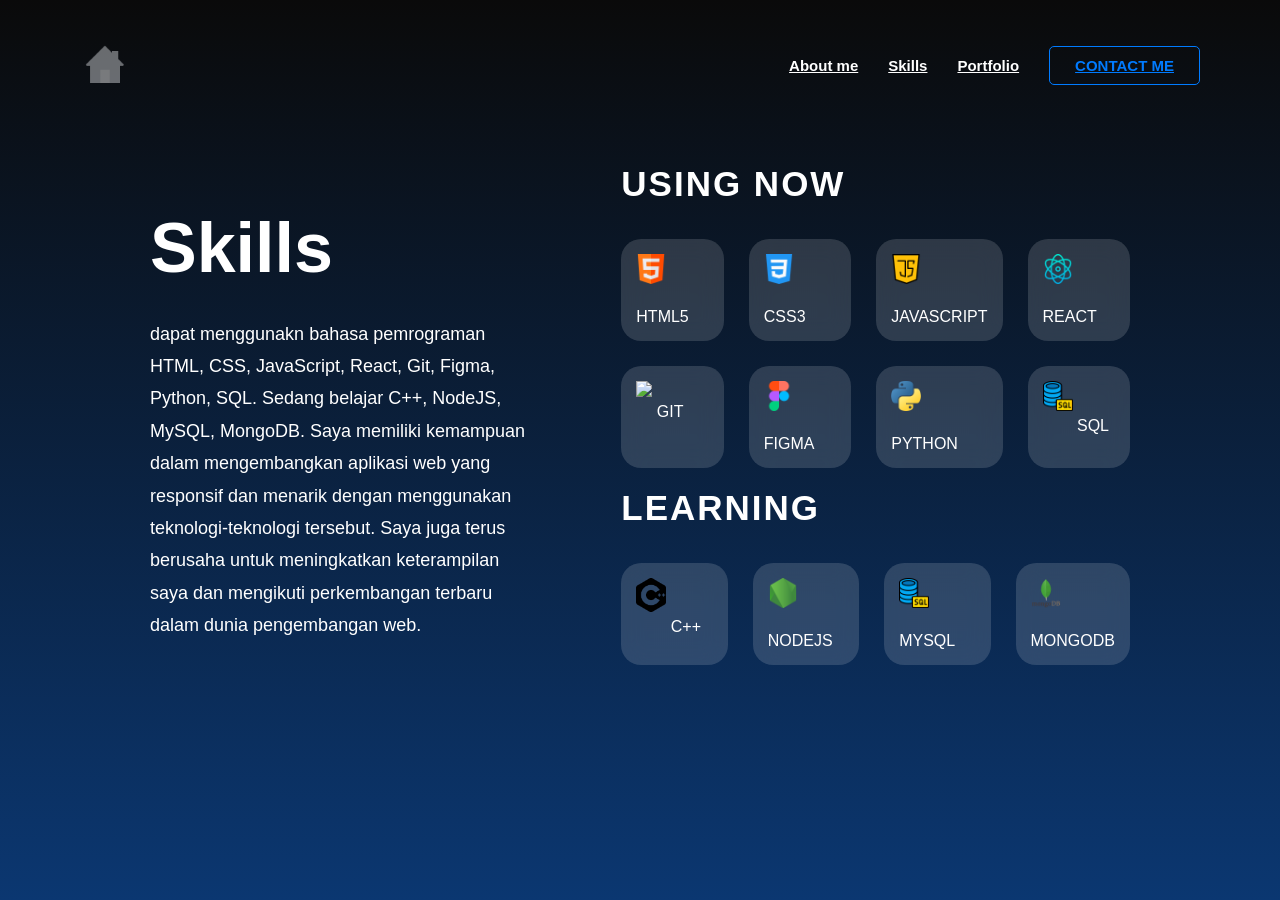
==== skills.html @ e10c577d "tes 1" ====
<!DOCTYPE html>
<html lang="id">
<head>
    <meta charset="UTF-8">
    <meta name="viewport" content="width=device-width, initial-scale=1.0">
    <title>About - Jonathan</title>
    <link rel="stylesheet" href="style.css">
</head>
<body>

    <div class="header">
                    <div class="container">
                        <section class="home">
                            <div class="home-icon">
                                <a href="index.html"><img src="gambar/home.png" alt="Home"></a>
                                
                                
                        <nav class="main-nav">
                                    <a href="about.html">About me</a>
                                    <a href="skills.html">Skills</a>
                                    <a href="portfolio.html">Portfolio</a>
                                    <a href="contact.html" class="contact-btn">CONTACT ME</a>
                        </nav>
                    </div>
                            
    </section>


    <!-- ===== MAIN CONTAINER ===== -->
    <main class="skills-section">

        <!-- LEFT SIDE -->
        <section class="skills-left">
            <h1>Skills</h1>
            <p>
                dapat menggunakn bahasa pemrograman HTML, CSS, JavaScript, React, Git, Figma, Python, SQL. Sedang belajar C++, NodeJS, MySQL, MongoDB. Saya memiliki kemampuan dalam mengembangkan aplikasi web yang responsif dan menarik dengan menggunakan teknologi-teknologi tersebut. Saya juga terus berusaha untuk meningkatkan keterampilan saya dan mengikuti perkembangan terbaru dalam dunia pengembangan web.
            </p>
        </section>

        <section class="skills-right">

            <div class="skills-group">
                <h2>USING NOW</h2>

                <div class="skills-grid">

                    <div class="skill-card">
                        <img src="gambar/html.png">
                        <span>HTML5</span>
                    </div>

                    <div class="skill-card">
                        <img src="gambar/css-3.png">
                        <span>CSS3</span>
                    </div>

                    <div class="skill-card">
                        <img src="gambar/java-script.png">
                        <span>JAVASCRIPT</span>
                    </div>

                    <div class="skill-card">
                        <img src="gambar/react.png">
                        <span>REACT</span>
                    </div>

                    <div class="skill-card">
                        <img src="gambar/git.png">
                        <span>GIT</span>
                    </div>

                    <div class="skill-card">
                        <img src="gambar/figma.png">
                        <span>FIGMA</span>
                    </div>

                    <div class="skill-card">
                        <img src="gambar/python.png">
                        <span>PYTHON</span>
                    </div>

                    <div class="skill-card">
                        <img src="gambar/database.png">
                        <span>SQL</span>
                    </div>

                </div>
            </div>


            <!-- LEARNING -->
            <div class="skills-group">
                <h2>LEARNING</h2>

                <div class="skills-grid">

                    <div class="skill-card">
                        <img src="gambar/c_icon_++.png">
                        <span>C++</span>
                    </div>

                    <div class="skill-card">
                        <img src="gambar/node-js.png">
                        <span>NODEJS</span>
                    </div>

                    <div class="skill-card">
                        <img src="gambar/database.png">
                        <span>MYSQL</span>
                    </div>

                    <div class="skill-card">
                        <img src="gambar/mongodbpng.png">
                        <span>MONGODB</span>
                    </div>

                </div>
            </div>

        </section>

    </main>

</body>
</html>
---- style.css ----
/* index.html */
@import url('https://fonts.googleapis.com/css2?family=Inter:wght@300;400;700;900&display=swap');
:root {
    --bg-color: #0a0a0a; 
    --accent-blue: #007bff;
    --text-white: #ffffff;
    --text-gray: #a0a0a0;
}
* {
    margin: 0;
    padding: 0;
    box-sizing: border-box;
    font-family: 'Inter', sans-serif;
}
body {
    min-height: 100vh;  
    background-color: var(--bg-color);
    color: var(--text-white);
    overflow: hidden;
    background-image: linear-gradient(to top, #0b3771, #0a0a0a);
}
.home-icon {
    display: flex;
    justify-content: space-between;
    

}
.home {
    flex: 1;
    padding:40px 80px 20px 80px;
    display: flex;
    flex-direction: column;
    justify-content: space-between;
}
.home-icon img {
    width: 50px;
    height: 50px;
    opacity: 0.5;         
    transition: 0.3s;      
    filter: invert(0.1);    
}
.home-icon img:hover {
    opacity: 1;            
    transform: scale(1.1); 
}
.hero-text p {
    color: var(--accent-blue);
    text-transform: uppercase;
    font-weight: 700;
    letter-spacing: 2px;
    font-size: 0.6cm;
    margin-bottom: 10px;
    margin-top: 90px;
}
.hero-text h1 {
    font-size: 2.5cm;
    font-weight: 750;
    line-height: 1;
    margin-bottom: 35px;
}
.hero-text h3 {
    font-size: 0.5cm;
    font-weight: 400;
    color: var(--text-white);
    margin-top: 20px;
}
.social-icons { 
    display: flex;
    gap: 1.5cm;
    margin-top: 2.5cm;
    margin-left : 0.2cm;

    
}
.social-icons a img {
    width: 50px;
    height: 50px;
    filter: invert(1); 
    opacity: 0.6;
    transition: 0.3s;
}
.social-icons a:hover img {
    opacity: 1;
    transform: scale(1.1); 
}
.right-section {
    position: absolute; 
    top: 40px;          
    right: 80px;        
}
.main-nav {
    display: flex;
    align-items: center; /* teks dan tombol sejajar tinggi tengahnya */
    gap: 30px;           /* Jarak antar menu */
    height: 50px;          /* Tinggi menu */
    z-index: 999;
}
.main-nav a {
    color: var(--text-white);
    font-size: 15px;
    font-weight: 600;
} 
.main-nav a:hover {
    color: var(--accent-blue);

}
.contact-btn {
    border: 1px solid var(--accent-blue);
    padding: 10px 25px;
    border-radius: 5px;
    color: var(--accent-blue) !important;
}
.foto-area { /*foto gueh*/
    flex-grow: 1;
    display: flex;
    align-items: center;
    justify-content: center;
}
.profile-img-container { /* hapus bg foto gueh */
    width: auto;           
    height: auto;          
    max-width: 450px;      /* Ukuran maksimal biar proporsional */
}
.profile-img-container img {
    height: 160%;               
    display: block;
    border-radius: 15px;   /* Memberikan sudut melengkung halus */
    object-fit: contain;   /* Memastikan seluruh gambar masuk tanpa terpotong */
    
}
.star-background {
    position: fixed;
    top: 0;
    left: 0;
    width: 100%;
    height: 100vh;
    z-index: 0; /* biar belakang konten */
    overflow: hidden;
    pointer-events: none; /* Agar tidak menghalangi klik pada menu/tombol */
}
.star {
    position: absolute;
    top: 50%;
    left: 50%;
    width: 2px;
    height: 2px;
    background: #fff;
    border-radius: 50%;
    box-shadow: 0 0 0 4px rgba(255, 255, 255, 0.1), 
                0 0 0 8px rgba(255, 255, 255, 0.1), 
                0 0 20px rgba(255, 255, 255, 1);
    animation: animate-shooting-star 3s linear infinite;
    opacity: 0;
}
.star::before {
    content: '';
    position: absolute;
    top: 50%;
    transform: translateY(-50%);
    width: 300px;
    height: 1px;
    background: linear-gradient(90deg, #fff, transparent);
}
/* Animasi gerakan diagonal */
@keyframes animate-shooting-star {
    0% {
        transform: rotate(315deg) translateX(0);
        opacity: 1;     
    }
    70% {
        opacity: 1;
    }
    100% {
        transform: rotate(315deg) translateX(-1000px);
        opacity: 0;
    }
}
/* Variasi posisi dan waktu jatuhnya bintang */
.star:nth-child(1) { top: 0; right: 0; left: initial; animation-delay: 0s; animation-duration: 1s; }
.star:nth-child(2) { top: 0; right: 80px; left: initial; animation-delay: 0.2s; animation-duration: 3s; }
.star:nth-child(3) { top: 80px; right: 0; left: initial; animation-delay: 0.4s; animation-duration: 2s; }
.star:nth-child(4) { top: 0; right: 180px; left: initial; animation-delay: 0.6s; animation-duration: 1.5s; }
.star:nth-child(5) { top: 0; right: 400px; left: initial; animation-delay: 0.8s; animation-duration: 2.5s; }



/* ABOUT.HTML */
* {
    margin: 0;
    padding: 0;
    box-sizing: border-box;
    font-family: sans-serif;
}
.about-section {
    display: flex;
    width: 100%;
    padding:10%; 
    position: relative; 
    z-index: 10;
    transform: translateY(20px); 
}
.about-left {
    flex: 1;
}
.about-left h1 {
    font-size: 50px;
    margin-bottom:20px;
}
.about-left p {
    max-width: 400px;
    line-height: 1.6;
    margin-bottom: 30px;
}

.about-right {
    flex: 1;
    display: flex;
    justify-content: center;
}
.glass-card {
    width: 650px;
    padding: 40px;
    border-radius: 25px;

    background: rgba(255, 255, 255, 0.08);
    backdrop-filter: blur(12px);
    -webkit-backdrop-filter: blur(12px);

    border: 1px solid rgba(255, 255, 255, 0.2);
}

.glass-card h2 {
    margin-bottom: 20px;
    font-size: 28px;
}

.glass-card p {
    line-height: 2;
    margin-bottom: 20px;
}

.info {
    list-style: none;
}

.info li {
    margin-bottom: 10px;
}



/* skills.html !!!*/
.skills-section {
    display: flex;
    justify-content: space-between;
    align-items: center; 
    padding: 0px 150px ;
    gap: 80px;
    transform: translateY(50px);
}
.skills-left {
    flex: 1;
    display: flex;
    flex-direction: column;

}
.skills-left h1 {
    font-size: 70px;
    margin-bottom: 30px;
}
.skills-left p {
    font-size: 18px;
    line-height: 1.8;
    max-width: 500px;
}
.skills-right {
    flex: 1.3;
    display: flex;
    flex-direction: column;
}
.skills-right h2 {
    font-size: 35px;
    margin-bottom: 35px;
    letter-spacing: 2px;
}
.skills-grid {
    display: grid;
    grid-template-columns: repeat(4, 1fr);
    gap: 25px;
    margin-bottom: 20px;
}
.skill-card {
    background: rgba(255, 255, 255, 0.15);
    border-radius: 20px;
    padding: 15px 15px;
    backdrop-filter: blur(12px);
    -webkit-backdrop-filter: blur(12px);
    transition: 0.3s ease;
}
.skill-card:hover {
    transform: translateY(-8px);
}
.skill-card img {
    width: 30px;
    margin-bottom: 20px;
}
.skill-card h4 {
    font-size: 14px;
    letter-spacing: 2px;
}



/* Portofolio.html!!! */
.portfolio-page .portfolio-section{
    padding: 0px 8% 80px 8%;
    display: grid;
    grid-template-columns: 42% 58%;
    gap: 60px;
}
.portfolio-title{
    font-size: 72px;
    font-weight: 900;
    margin-bottom: 20px;
}
.portfolio-subtitle{
    font-size: 18px;
    line-height: 1.8;
    color: #aaa;
}
.portfolio-right{
    padding: 20px;
    margin-top : -20px;
    display: grid;
    grid-template-columns: repeat(2, 1fr);
    gap: 20px;
}
.portfolio-left {
    padding: 130px 0 0 0;
}
.project{
    background: rgba(255,255,255,0.05);
    border: 1px solid rgba(255,255,255,0.1);
    border-radius: 18px;
    overflow: hidden;
}
.project-thumb{
    height: 140px;
    background: #222;
}
.project-thumb img{
    width: 100%;
    height: 100%;
    object-fit: cover;
}
.project-body{
    padding: 18px;
}
.project-body h3{
    margin-bottom: 8px;
}
.project-body p{
    font-size: 14px;
    margin-bottom: 14px;
    color: #ccc;
}
.project-links{
    display: flex;
    gap: 10px;
}
.project-links a{
    font-size: 12px;
    padding: 6px 14px;
    border: 1px solid rgb(255, 255, 255);
    border-radius: 999px;
    transition: 0.2s;
    color: white;
}
.project-links a:hover{
    background: white;
    color: black;
}
@media (max-width: 980px){

    .portfolio-page .portfolio-section{
        grid-template-columns: 1fr;
        padding: 20px 24px 60px 24px;
    }

    .portfolio-title{
        font-size: 48px;
    }

    .portfolio-right{
        grid-template-columns: 1fr;
    }
}



/* CONTACT.HTML!!! */
*{
    margin: 0;
    padding: 0;
    box-sizing: border-box;
    font-family: Arial, Helvetica, sans-serif;
}
.contact-section{
    display: flex;
    justify-content: center;
    align-items: center;
    height: -20px;
    padding: 55px 5%;
    gap: 80px;
}
.contact-left{
    flex: 1;
}
.contact-left h1{
    font-size: 60px;
    font-weight: 900;
    margin-bottom: 5px;

}
.contact-left p{
    font-size: 18px;
    line-height: 1.8;
    margin-bottom: 20px;
    color: #ffffff;
}

.contact-right{
    flex: 1;
}
.contact-right h1{
    font-size: 50;
    font-weight: 900;
    margin-bottom: 40px;
}

form{
    width: 100%;
    gap: 80px;
}
.form-group{
    margin-bottom: 10px;   
    display: flex;
    flex-direction: column;
}   
.form-group label{
    font-size: 14px;
    margin-bottom: 8px;
    font-weight: 600;
}
.form-group input,.form-group textarea{
    border: none;
    border-bottom: 2px solid #333;
    padding: 8px 4px;
    font-size: 16px;
    outline: none;
    resize: none;
}
.form-group textarea{
    border: 2px solid #333;
    padding: 12px;
}
button{
    margin-top: 20px;
    padding: 14px;
    width: 100%;
    border: none;
    border-radius: 30px;
    font-weight: bold;
    letter-spacing: 2px;
    cursor: pointer;
    background: #ddd;
    transition: 0.3s;
}
button:hover{
    background: #bbb;
}
/* RESPONSIVE */
@media (max-width: 900px){
    .contact-section{
        flex-direction: column;
        gap: 50px;
    }
    .contact-left h1{
        font-size: 42px;
    }
    .contact-right h1{
        font-size: 36px;
    }
}
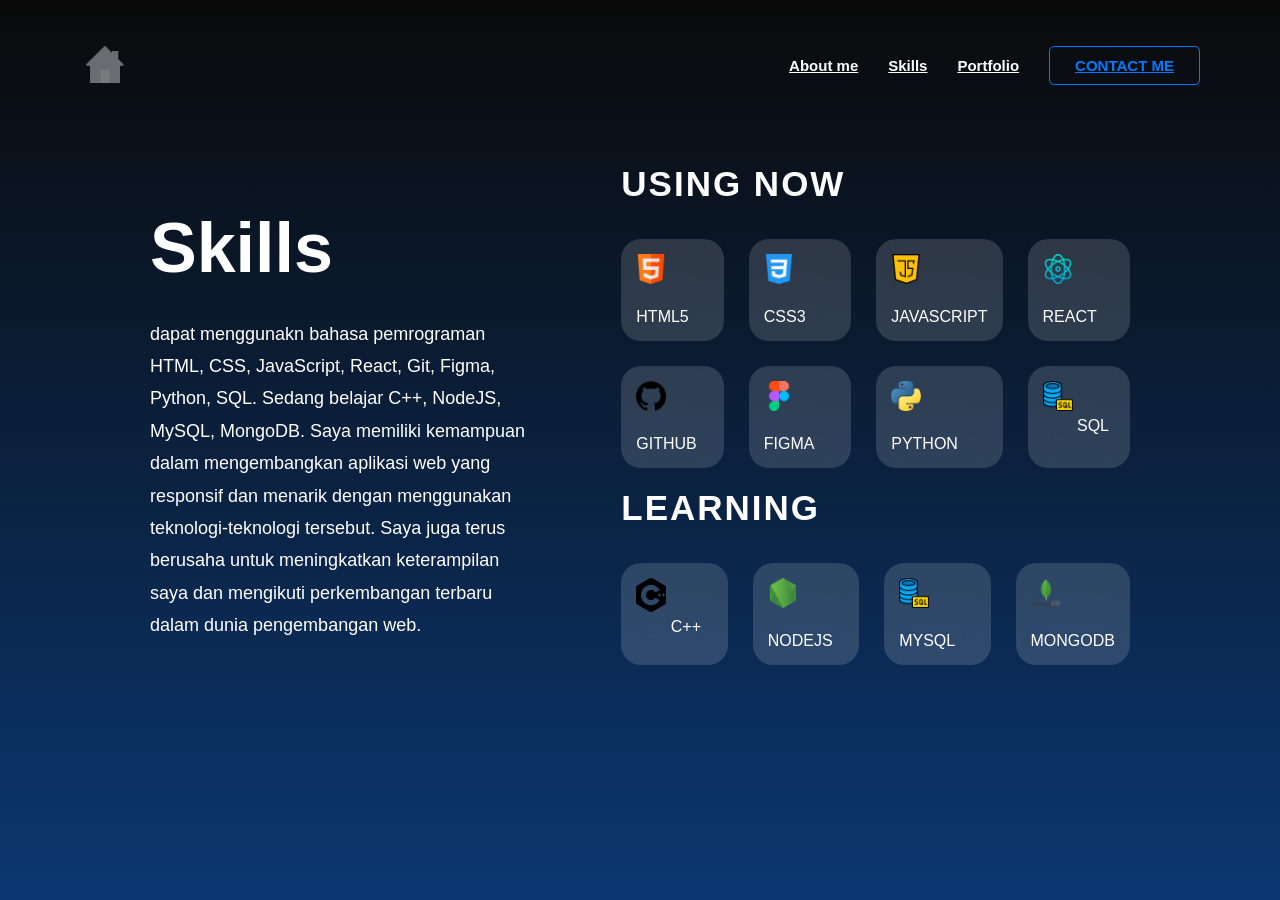
==== commit a9b36952: "update skills" ====
--- a/skills.html
+++ b/skills.html
@@ -65,8 +65,8 @@
                     </div>
 
                     <div class="skill-card">
-                        <img src="gambar/git.png">
-                        <span>GIT</span>
+                        <img src="gambar/github.png">
+                        <span>GITHUB</span>
                     </div>
 
                     <div class="skill-card">
